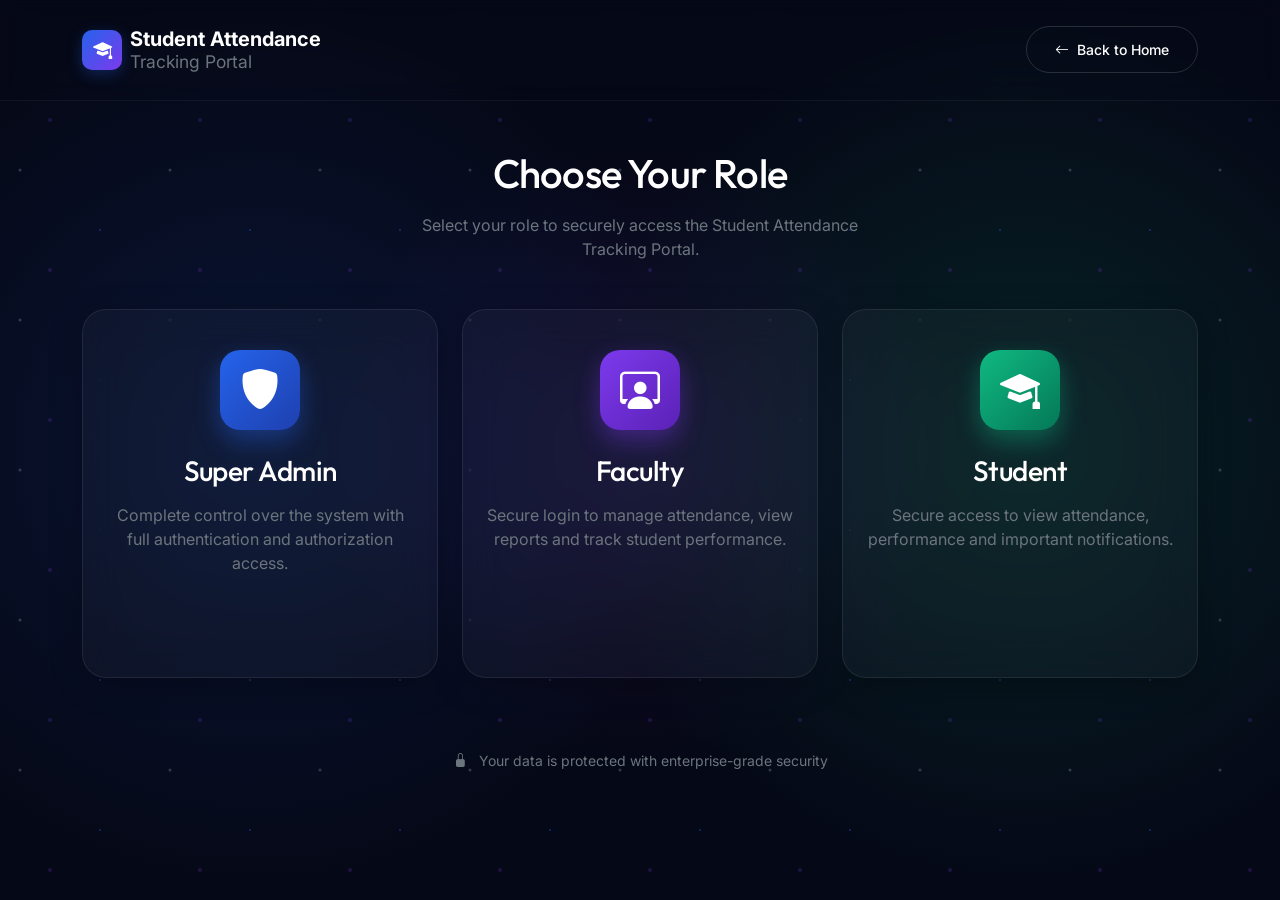
==== role_selection.html @ be7d265f "Updated the Website" ====
<!DOCTYPE html>
<html lang="en">
<head>
    <meta charset="UTF-8">
    <meta name="viewport" content="width=device-width, initial-scale=1.0">
    <title>Select Role - Student Attendance Tracking Portal</title>
    <!-- Google Fonts -->
    <link href="https://fonts.googleapis.com/css2?family=Inter:wght@300;400;500;600&family=Outfit:wght@500;700&display=swap" rel="stylesheet">
    <!-- Bootstrap CSS -->
    <link href="https://cdn.jsdelivr.net/npm/bootstrap@5.3.0/dist/css/bootstrap.min.css" rel="stylesheet">
    <link href="https://cdn.jsdelivr.net/npm/bootstrap-icons@1.10.5/font/bootstrap-icons.css" rel="stylesheet">
    <link rel="stylesheet" href="assets/css/auth.css">
    <script>
        // Check if already logged in via sessionStorage
        document.addEventListener('DOMContentLoaded', () => {
            const userSession = sessionStorage.getItem('user_session');
            if (userSession) {
                try {
                    const sessionData = JSON.parse(userSession);
                    if (sessionData && sessionData.role) {
                        window.location.href = `${sessionData.role}/dashboard.html`;
                    }
                } catch (e) {}
            }
        });
    </script>
</head>
<body class="role-selection-page page-transition">

    <!-- Background Elements -->
    <div class="ambient-light role-glow"></div>
    <div class="particles-layer"></div>

    <!-- Navigation (Simplified for this page) -->
    <nav class="premium-nav navbar py-4">
        <div class="container">
            <a class="navbar-brand d-flex align-items-center gap-2" href="index.html">
                <div class="logo-shield"><i class="bi bi-mortarboard-fill"></i></div>
                <div class="brand-text">
                    <span class="d-block fw-bold text-white lh-1">Student Attendance</span>
                    <span class="d-block text-secondary small lh-1 mt-1">Tracking Portal</span>
                </div>
            </a>
            <a href="index.html" class="btn btn-outline-lux btn-sm transition-link"><i class="bi bi-arrow-left me-2"></i>Back to Home</a>
        </div>
    </nav>

    <!-- Role Selection Section -->
    <section class="role-section flex-grow-1 d-flex align-items-center min-vh-75">
        <div class="container py-5">
            
            <div class="text-center mb-5 animate-slide-up">
                <h1 class="page-title mb-3">Choose Your Role</h1>
                <p class="page-subtitle text-secondary mx-auto" style="max-width: 500px;">
                    Select your role to securely access the Student Attendance Tracking Portal.
                </p>
            </div>

            <div class="row g-4 justify-content-center role-cards-container">
                
                <!-- Admin Card -->
                <div class="col-lg-4 col-md-6">
                    <div class="glass-card glass-card-hoverable glass-card-admin h-100 text-center animate-on-scroll" onclick="transitionTo('auth/login.html?role=admin')">
                        <div class="card-icon-wrapper mb-4 admin-icon-bg">
                            <i class="bi bi-shield-fill"></i>
                        </div>
                        <h3 class="text-white mb-3">Super Admin</h3>
                        <p class="text-secondary mb-4 card-desc">Complete control over the system with full authentication and authorization access.</p>
                        <span class="btn-role-select btn-role-admin">Select Role <i class="bi bi-arrow-right ms-2"></i></span>
                    </div>
                </div>

                <!-- Faculty Card -->
                <div class="col-lg-4 col-md-6">
                    <div class="glass-card glass-card-hoverable glass-card-faculty h-100 text-center animate-on-scroll delay-1" onclick="transitionTo('auth/login.html?role=faculty')">
                        <div class="card-icon-wrapper mb-4 faculty-icon-bg">
                            <i class="bi bi-person-workspace"></i>
                        </div>
                        <h3 class="text-white mb-3">Faculty</h3>
                        <p class="text-secondary mb-4 card-desc">Secure login to manage attendance, view reports and track student performance.</p>
                        <span class="btn-role-select btn-role-faculty">Select Role <i class="bi bi-arrow-right ms-2"></i></span>
                    </div>
                </div>

                <!-- Student Card -->
                <div class="col-lg-4 col-md-6">
                    <div class="glass-card glass-card-hoverable glass-card-student h-100 text-center animate-on-scroll delay-2" onclick="transitionTo('auth/login.html?role=student')">
                        <div class="card-icon-wrapper mb-4 student-icon-bg">
                            <i class="bi bi-mortarboard-fill"></i>
                        </div>
                        <h3 class="text-white mb-3">Student</h3>
                        <p class="text-secondary mb-4 card-desc">Secure access to view attendance, performance and important notifications.</p>
                        <span class="btn-role-select btn-role-student">Select Role <i class="bi bi-arrow-right ms-2"></i></span>
                    </div>
                </div>

            </div>

            <div class="text-center mt-5 pt-4 text-secondary small security-badge animate-slide-up delay-3">
                <i class="bi bi-lock-fill me-2"></i> Your data is protected with enterprise-grade security
            </div>
        </div>
    </section>

    <!-- Page Transition Overlay -->
    <div id="pageTransitionOverlay" class="page-transition-overlay"></div>

    <script>
        function transitionTo(url) {
            const overlay = document.getElementById('pageTransitionOverlay');
            overlay.classList.add('active');
            setTimeout(() => {
                window.location.href = url;
            }, 500); // 500ms smooth fade transition
        }
        
        // Trigger initial fade in on load
        window.addEventListener('load', () => {
            document.body.classList.add('loaded');
        });
        
        // Handle smooth transitions for links
        document.querySelectorAll('.transition-link').forEach(link => {
            link.addEventListener('click', function(e) {
                e.preventDefault();
                const target = this.getAttribute('href');
                const overlay = document.getElementById('pageTransitionOverlay');
                if(overlay) overlay.classList.add('active');
                setTimeout(() => {
                    window.location.href = target;
                }, 500);
            });
        });
    </script>
</body>
</html>
---- assets/css/auth.css ----
@import url('https://fonts.googleapis.com/css2?family=Inter:wght@300;400;500;600&family=Outfit:wght@500;700;800&display=swap');

:root {
    --bg-dark: #050816;
    --royal-blue: #2563EB;
    --royal-blue-light: #3B82F6;
    --emerald: #10B981;
    --emerald-light: #34D399;
    --purple: #7C3AED;
    --purple-light: #8B5CF6;
    
    --text-primary: #ffffff;
    --text-secondary: #94A3B8;
    
    --glass-bg: rgba(255, 255, 255, 0.03);
    --glass-border: rgba(255, 255, 255, 0.08);
    --glass-shadow: 0 8px 32px 0 rgba(0, 0, 0, 0.3);
    
    --font-main: 'Inter', sans-serif;
    --font-display: 'Outfit', sans-serif;
}

/* ==========================================================================
   Base Styles & Resets
   ========================================================================== */
body {
    font-family: var(--font-main);
    background-color: var(--bg-dark);
    color: var(--text-primary);
    min-height: 100vh;
    margin: 0;
    overflow-x: hidden;
    scroll-behavior: smooth;
    -webkit-font-smoothing: antialiased;
}

h1, h2, h3, h4, h5, h6, .page-title, .hero-title {
    font-family: var(--font-display);
    letter-spacing: -0.02em;
}

/* Page Transitions */
.page-transition {
    opacity: 0;
    transform: scale(0.98);
    transition: opacity 0.5s ease, transform 0.5s ease;
}

.page-transition.loaded {
    opacity: 1;
    transform: scale(1);
}

.page-transition-overlay {
    position: fixed;
    top: 0; left: 0; width: 100vw; height: 100vh;
    background: var(--bg-dark);
    z-index: 9999;
    opacity: 0;
    pointer-events: none;
    transition: opacity 0.4s ease;
}

.page-transition-overlay.active {
    opacity: 1;
    pointer-events: all;
}

/* ==========================================================================
   Backgrounds & Particles
   ========================================================================== */
.ambient-light {
    position: fixed;
    top: 0; left: 0; width: 100vw; height: 100vh;
    pointer-events: none;
    z-index: -2;
}

.main-glow {
    background-image: 
        radial-gradient(circle at 15% 30%, rgba(37, 99, 235, 0.15), transparent 40%),
        radial-gradient(circle at 85% 70%, rgba(124, 58, 237, 0.1), transparent 40%),
        radial-gradient(circle at 50% 100%, rgba(16, 185, 129, 0.05), transparent 50%);
    background-size: 200% 200%;
    animation: aurora 20s ease infinite;
}

.role-glow {
    background-image: 
        radial-gradient(circle at 20% 50%, rgba(37, 99, 235, 0.15), transparent 40%),
        radial-gradient(circle at 50% 50%, rgba(124, 58, 237, 0.12), transparent 40%),
        radial-gradient(circle at 80% 50%, rgba(16, 185, 129, 0.15), transparent 40%);
}

.login-glow {
    background-image: radial-gradient(circle at 50% 0%, rgba(255, 255, 255, 0.05), transparent 60%);
}

.theme-admin .login-glow { background-image: radial-gradient(circle at 30% 50%, rgba(37, 99, 235, 0.15), transparent 60%); }
.theme-faculty .login-glow { background-image: radial-gradient(circle at 30% 50%, rgba(124, 58, 237, 0.15), transparent 60%); }
.theme-student .login-glow { background-image: radial-gradient(circle at 30% 50%, rgba(16, 185, 129, 0.15), transparent 60%); }

@keyframes aurora {
    0% { background-position: 0% 50%; }
    50% { background-position: 100% 50%; }
    100% { background-position: 0% 50%; }
}

.particles-layer {
    position: fixed;
    top: 0; left: 0; width: 100vw; height: 100vh;
    pointer-events: none;
    z-index: -1;
    background: url('data:image/svg+xml;utf8,<svg width="150" height="150" xmlns="http://www.w3.org/2000/svg"><circle cx="20" cy="20" r="1.5" fill="%2394A3B8" opacity="0.3"/><circle cx="100" cy="80" r="1" fill="%232563EB" opacity="0.4"/><circle cx="50" cy="120" r="2" fill="%237C3AED" opacity="0.2"/></svg>');
    animation: floatParticles 60s linear infinite;
}

@keyframes floatParticles {
    0% { background-position: 0px 0px; }
    100% { background-position: 600px 600px; }
}

/* ==========================================================================
   Navigation
   ========================================================================== */
.premium-nav {
    background: transparent;
    backdrop-filter: blur(10px);
    -webkit-backdrop-filter: blur(10px);
    border-bottom: 1px solid rgba(255, 255, 255, 0.05);
    z-index: 100;
}

.logo-shield {
    width: 40px; height: 40px;
    background: linear-gradient(135deg, var(--royal-blue), var(--purple));
    border-radius: 10px;
    display: flex; align-items: center; justify-content: center;
    color: white; font-size: 1.2rem;
    box-shadow: 0 4px 15px rgba(37, 99, 235, 0.3);
}

.nav-link {
    color: var(--text-secondary) !important;
    font-size: 0.9rem;
    font-weight: 500;
    transition: color 0.3s;
}

.nav-link:hover, .nav-link.active {
    color: white !important;
}

/* ==========================================================================
   Buttons
   ========================================================================== */
.btn-primary-lux {
    background: linear-gradient(135deg, var(--royal-blue), var(--purple));
    color: #fff !important;
    border: none;
    border-radius: 30px;
    padding: 0.75rem 1.75rem;
    font-weight: 500;
    transition: all 0.3s cubic-bezier(0.16, 1, 0.3, 1);
    box-shadow: 0 4px 15px rgba(37, 99, 235, 0.2);
    position: relative;
    overflow: hidden;
}

.btn-primary-lux::after {
    content: ''; position: absolute; top: 0; left: 0; width: 100%; height: 100%;
    background: linear-gradient(135deg, var(--purple), var(--royal-blue));
    opacity: 0; transition: opacity 0.3s; z-index: -1;
}

.btn-primary-lux:hover {
    transform: translateY(-2px);
    box-shadow: 0 8px 25px rgba(37, 99, 235, 0.4);
}

.btn-primary-lux:hover::after { opacity: 1; }

.btn-outline-lux {
    background: transparent;
    color: var(--text-primary);
    border: 1px solid rgba(255, 255, 255, 0.15);
    border-radius: 30px;
    padding: 0.75rem 1.75rem;
    font-weight: 500;
    transition: all 0.3s ease;
}

.btn-outline-lux:hover {
    background: rgba(255, 255, 255, 0.05);
    border-color: rgba(255, 255, 255, 0.3);
    color: #fff;
}

/* ==========================================================================
   Landing Page (Index)
   ========================================================================== */
.badge-premium {
    display: inline-block;
    padding: 0.4rem 1rem;
    background: rgba(37, 99, 235, 0.1);
    border: 1px solid rgba(37, 99, 235, 0.2);
    border-radius: 20px;
    color: var(--royal-blue-light);
    font-size: 0.85rem;
    font-weight: 600;
    letter-spacing: 0.05em;
}

.hero-title {
    font-size: 4rem;
    font-weight: 800;
    line-height: 1.1;
}

.text-gradient-blue {
    background: linear-gradient(135deg, var(--royal-blue-light), var(--purple-light));
    -webkit-background-clip: text;
    -webkit-text-fill-color: transparent;
}

/* Hero Right Side 3D Art */
.hero-illustration {
    height: 400px;
    perspective: 1000px;
}

.platform-glow {
    position: absolute; bottom: 10%; left: 50%; transform: translateX(-50%) rotateX(70deg);
    width: 300px; height: 300px; border-radius: 50%;
    background: radial-gradient(circle, rgba(37,99,235,0.2) 0%, transparent 70%);
    box-shadow: 0 0 50px rgba(37,99,235,0.4);
    animation: pulseGlow 4s infinite alternate;
}

.floating-shield-3d {
    position: absolute; top: 30%; left: 50%; transform: translate(-50%, -50%);
    font-size: 8rem;
    color: var(--royal-blue-light);
    filter: drop-shadow(0 20px 30px rgba(37,99,235,0.5));
    animation: float 6s ease-in-out infinite;
    z-index: 10;
}

.floating-dashboard {
    position: absolute; top: 10%; left: 10%; width: 280px;
    background: rgba(15, 23, 42, 0.8);
    backdrop-filter: blur(10px);
    border: 1px solid rgba(255,255,255,0.1);
    border-radius: 12px; padding: 15px;
    transform: rotateY(-15deg) rotateX(10deg);
    animation: float 7s ease-in-out infinite alternate;
}

.dash-header .dot { width: 8px; height: 8px; border-radius: 50%; display: inline-block; margin-right: 4px; }
.dash-header .red { background: #EF4444; }
.dash-header .yellow { background: #F59E0B; }
.dash-header .green { background: #10B981; }

.dash-card { height: 40px; background: rgba(255,255,255,0.05); border-radius: 6px; }
.dash-chart { height: 60px; background: linear-gradient(180deg, rgba(37,99,235,0.2) 0%, transparent 100%); border-radius: 6px; border-bottom: 2px solid var(--royal-blue); }

.security-ring {
    position: absolute; top: 50%; left: 50%; transform: translate(-50%, -50%);
    border-radius: 50%; border: 1px dashed rgba(255,255,255,0.2);
    animation: spin 20s linear infinite;
}
.ring-1 { width: 350px; height: 350px; }
.ring-2 { width: 450px; height: 450px; animation-direction: reverse; }

/* Features */
.feature-card {
    background: var(--glass-bg);
    border: 1px solid var(--glass-border);
    border-radius: 20px;
    padding: 2rem;
    height: 100%;
    transition: all 0.3s ease;
}

.feature-card:hover {
    background: rgba(255,255,255,0.05);
    border-color: rgba(255,255,255,0.1);
    transform: translateY(-5px);
}

.f-icon-box {
    width: 60px; height: 60px;
    border-radius: 16px;
    display: flex; align-items: center; justify-content: center;
    font-size: 1.5rem; margin-bottom: 1.5rem;
}

.bg-blue-subtle { background: rgba(37, 99, 235, 0.1); }
.text-blue { color: var(--royal-blue-light); }

.bg-purple-subtle { background: rgba(124, 58, 237, 0.1); }
.text-purple { color: var(--purple-light); }

.bg-emerald-subtle { background: rgba(16, 185, 129, 0.1); }
.text-emerald { color: var(--emerald-light); }

/* ==========================================================================
   Role Selection Page
   ========================================================================== */
.role-cards-container { perspective: 1000px; }

.glass-card {
    background: var(--glass-bg);
    backdrop-filter: blur(20px);
    -webkit-backdrop-filter: blur(20px);
    border: 1px solid var(--glass-border);
    border-radius: 24px;
    box-shadow: var(--glass-shadow);
    padding: 2.5rem 1.5rem;
    transition: all 0.4s cubic-bezier(0.16, 1, 0.3, 1);
    position: relative;
    overflow: hidden;
}

.glass-card::before {
    content: ''; position: absolute; top: 0; left: 0; width: 100%; height: 100%;
    background: linear-gradient(180deg, rgba(255,255,255,0.05) 0%, transparent 100%);
    opacity: 0; transition: opacity 0.4s;
}

.glass-card-hoverable { cursor: pointer; }

.glass-card-hoverable:hover {
    transform: translateY(-10px) scale(1.02);
    background: rgba(255, 255, 255, 0.05);
}
.glass-card-hoverable:hover::before { opacity: 1; }

.card-icon-wrapper {
    width: 80px; height: 80px; margin: 0 auto;
    border-radius: 20px;
    display: flex; align-items: center; justify-content: center;
    font-size: 2.5rem; color: white;
    transition: transform 0.4s cubic-bezier(0.175, 0.885, 0.32, 1.275);
}

.glass-card-hoverable:hover .card-icon-wrapper { transform: scale(1.15) rotate(5deg); }

.admin-icon-bg { background: linear-gradient(135deg, var(--royal-blue), #1E40AF); box-shadow: 0 10px 25px rgba(37,99,235,0.4); }
.faculty-icon-bg { background: linear-gradient(135deg, var(--purple), #5B21B6); box-shadow: 0 10px 25px rgba(124,58,237,0.4); }
.student-icon-bg { background: linear-gradient(135deg, var(--emerald), #047857); box-shadow: 0 10px 25px rgba(16,185,129,0.4); }

.glass-card-admin:hover { border-color: rgba(37,99,235,0.5); box-shadow: 0 20px 40px rgba(37,99,235,0.15); }
.glass-card-faculty:hover { border-color: rgba(124,58,237,0.5); box-shadow: 0 20px 40px rgba(124,58,237,0.15); }
.glass-card-student:hover { border-color: rgba(16,185,129,0.5); box-shadow: 0 20px 40px rgba(16,185,129,0.15); }

.btn-role-select {
    display: inline-block; padding: 0.5rem 1.5rem;
    border-radius: 20px; font-size: 0.9rem; font-weight: 500;
    transition: all 0.3s; opacity: 0; transform: translateY(10px);
}

.glass-card-hoverable:hover .btn-role-select { opacity: 1; transform: translateY(0); }

.btn-role-admin { background: rgba(37,99,235,0.1); color: var(--royal-blue-light); }
.btn-role-faculty { background: rgba(124,58,237,0.1); color: var(--purple-light); }
.btn-role-student { background: rgba(16,185,129,0.1); color: var(--emerald-light); }

/* ==========================================================================
   Login Pages
   ========================================================================== */
.login-split-card {
    border-radius: 24px;
    overflow: hidden;
    padding: 0;
    max-width: 1000px;
}

.illustration-side {
    border-right: 1px solid rgba(255,255,255,0.05);
}

.theme-admin .illustration-side { background: radial-gradient(circle at center, rgba(37,99,235,0.1) 0%, transparent 70%); }
.theme-faculty .illustration-side { background: radial-gradient(circle at center, rgba(124,58,237,0.1) 0%, transparent 70%); }
.theme-student .illustration-side { background: radial-gradient(circle at center, rgba(16,185,129,0.1) 0%, transparent 70%); }

.shield-illustration, .faculty-illustration, .student-illustration {
    font-size: 6rem;
    position: relative;
    animation: float 6s ease-in-out infinite;
}

.theme-admin .shield-illustration { color: var(--royal-blue-light); filter: drop-shadow(0 0 30px rgba(37,99,235,0.6)); }
.theme-faculty .faculty-illustration { color: var(--purple-light); filter: drop-shadow(0 0 30px rgba(124,58,237,0.6)); }
.theme-student .student-illustration { color: var(--emerald-light); filter: drop-shadow(0 0 30px rgba(16,185,129,0.6)); }

.glow-ring {
    position: absolute; top: 50%; left: 50%; transform: translate(-50%, -50%);
    width: 150px; height: 150px; border-radius: 50%; border: 2px solid currentColor;
    opacity: 0.2; animation: pulseRing 3s cubic-bezier(0.215, 0.61, 0.355, 1) infinite;
}

/* Forms */
.form-side {
    background: rgba(15, 23, 42, 0.4);
}

.role-icon-header {
    width: 60px; height: 60px; border-radius: 16px;
    display: flex; align-items: center; justify-content: center;
    font-size: 1.8rem;
}
.theme-admin .role-icon-header { background: rgba(37,99,235,0.1); color: var(--royal-blue-light); }
.theme-faculty .role-icon-header { background: rgba(124,58,237,0.1); color: var(--purple-light); }
.theme-student .role-icon-header { background: rgba(16,185,129,0.1); color: var(--emerald-light); }

.form-control-lux {
    background: rgba(255,255,255,0.03) !important;
    border: 1px solid rgba(255,255,255,0.08) !important;
    color: white !important;
    border-radius: 12px;
    padding: 0.8rem 1rem;
    transition: all 0.3s;
}

.form-control-lux:focus {
    background: rgba(255,255,255,0.05) !important;
    border-color: rgba(255,255,255,0.2) !important;
    box-shadow: 0 0 0 4px rgba(255,255,255,0.02) !important;
}

.theme-admin .form-control-lux:focus { border-color: var(--royal-blue-light) !important; box-shadow: 0 0 0 4px rgba(37,99,235,0.1) !important; }
.theme-faculty .form-control-lux:focus { border-color: var(--purple-light) !important; box-shadow: 0 0 0 4px rgba(124,58,237,0.1) !important; }
.theme-student .form-control-lux:focus { border-color: var(--emerald-light) !important; box-shadow: 0 0 0 4px rgba(16,185,129,0.1) !important; }

.toggle-password { cursor: pointer; transition: color 0.3s; z-index: 5; }
.toggle-password:hover { color: white !important; }

.btn-login {
    padding: 0.9rem; font-size: 1rem; border-radius: 12px;
}

.theme-admin .btn-login { background: linear-gradient(135deg, var(--royal-blue), #1E40AF); box-shadow: 0 4px 15px rgba(37,99,235,0.3); }
.theme-faculty .btn-login { background: linear-gradient(135deg, var(--purple), #5B21B6); box-shadow: 0 4px 15px rgba(124,58,237,0.3); }
.theme-student .btn-login { background: linear-gradient(135deg, var(--emerald), #047857); box-shadow: 0 4px 15px rgba(16,185,129,0.3); }

.or-divider::before {
    content: ''; position: absolute; top: 50%; left: 0; width: 100%; height: 1px;
    background: rgba(255,255,255,0.1); z-index: -1;
}
.bg-glass { background: #0b1120; }

/* Custom Checkbox */
.custom-checkbox .form-check-input {
    background-color: rgba(255,255,255,0.05);
    border-color: rgba(255,255,255,0.2);
}
.theme-admin .custom-checkbox .form-check-input:checked { background-color: var(--royal-blue); border-color: var(--royal-blue); }
.theme-faculty .custom-checkbox .form-check-input:checked { background-color: var(--purple); border-color: var(--purple); }
.theme-student .custom-checkbox .form-check-input:checked { background-color: var(--emerald); border-color: var(--emerald); }

.hover-glow:hover { color: white !important; text-shadow: 0 0 8px rgba(255,255,255,0.5); }

/* ==========================================================================
   Loading Overlay
   ========================================================================== */
.loading-overlay {
    position: fixed; top: 0; left: 0; width: 100vw; height: 100vh;
    background: rgba(5,8,22,0.95);
    backdrop-filter: blur(10px);
    z-index: 10000;
    display: flex; align-items: center; justify-content: center;
    opacity: 0; pointer-events: none;
    transition: opacity 0.4s ease;
}

.loading-overlay.active { opacity: 1; pointer-events: all; }

.portal-logo-glow {
    color: var(--royal-blue-light);
    animation: float 2s ease-in-out infinite alternate, glow 2s ease-in-out infinite alternate;
}

.theme-admin .theme-spinner { color: var(--royal-blue-light); }
.theme-faculty .theme-spinner { color: var(--purple-light); }
.theme-student .theme-spinner { color: var(--emerald-light); }
.theme-spinner { color: var(--royal-blue-light); } /* Default */

/* ==========================================================================
   Animations
   ========================================================================== */
@keyframes float {
    0% { transform: translateY(0px); }
    50% { transform: translateY(-15px); }
    100% { transform: translateY(0px); }
}

@keyframes pulseGlow {
    0% { opacity: 0.6; transform: translateX(-50%) rotateX(70deg) scale(0.9); }
    100% { opacity: 1; transform: translateX(-50%) rotateX(70deg) scale(1.1); }
}

@keyframes spin { 100% { transform: translate(-50%, -50%) rotate(360deg); } }

@keyframes pulseRing {
    0% { transform: translate(-50%, -50%) scale(0.8); opacity: 0.5; }
    100% { transform: translate(-50%, -50%) scale(1.5); opacity: 0; }
}

@keyframes glow {
    from { text-shadow: 0 0 10px currentColor, 0 0 20px currentColor; }
    to { text-shadow: 0 0 20px currentColor, 0 0 30px currentColor; }
}

.animate-slide-up { animation: slideUp 0.8s cubic-bezier(0.16, 1, 0.3, 1) forwards; opacity: 0; }
.animate-on-scroll { animation: fadeUp 0.8s cubic-bezier(0.16, 1, 0.3, 1) forwards; opacity: 0; }
.delay-1 { animation-delay: 0.1s; }
.delay-2 { animation-delay: 0.2s; }
.delay-3 { animation-delay: 0.3s; }

@keyframes slideUp { from { opacity: 0; transform: translateY(30px); } to { opacity: 1; transform: translateY(0); } }
@keyframes fadeUp { from { opacity: 0; transform: translateY(20px); } to { opacity: 1; transform: translateY(0); } }

/* Toast (CyberToast) */
.toast-container { position: fixed; top: 20px; right: 20px; z-index: 11000; }
.saas-toast {
    background: rgba(15,23,42,0.9);
    backdrop-filter: blur(10px);
    border: 1px solid rgba(255,255,255,0.1);
    border-radius: 12px;
    color: #fff;
    padding: 12px 16px;
    animation: slideInRight 0.4s cubic-bezier(0.16, 1, 0.3, 1) forwards;
}

@keyframes slideInRight { from { opacity: 0; transform: translateX(50px); } to { opacity: 1; transform: translateX(0); } }
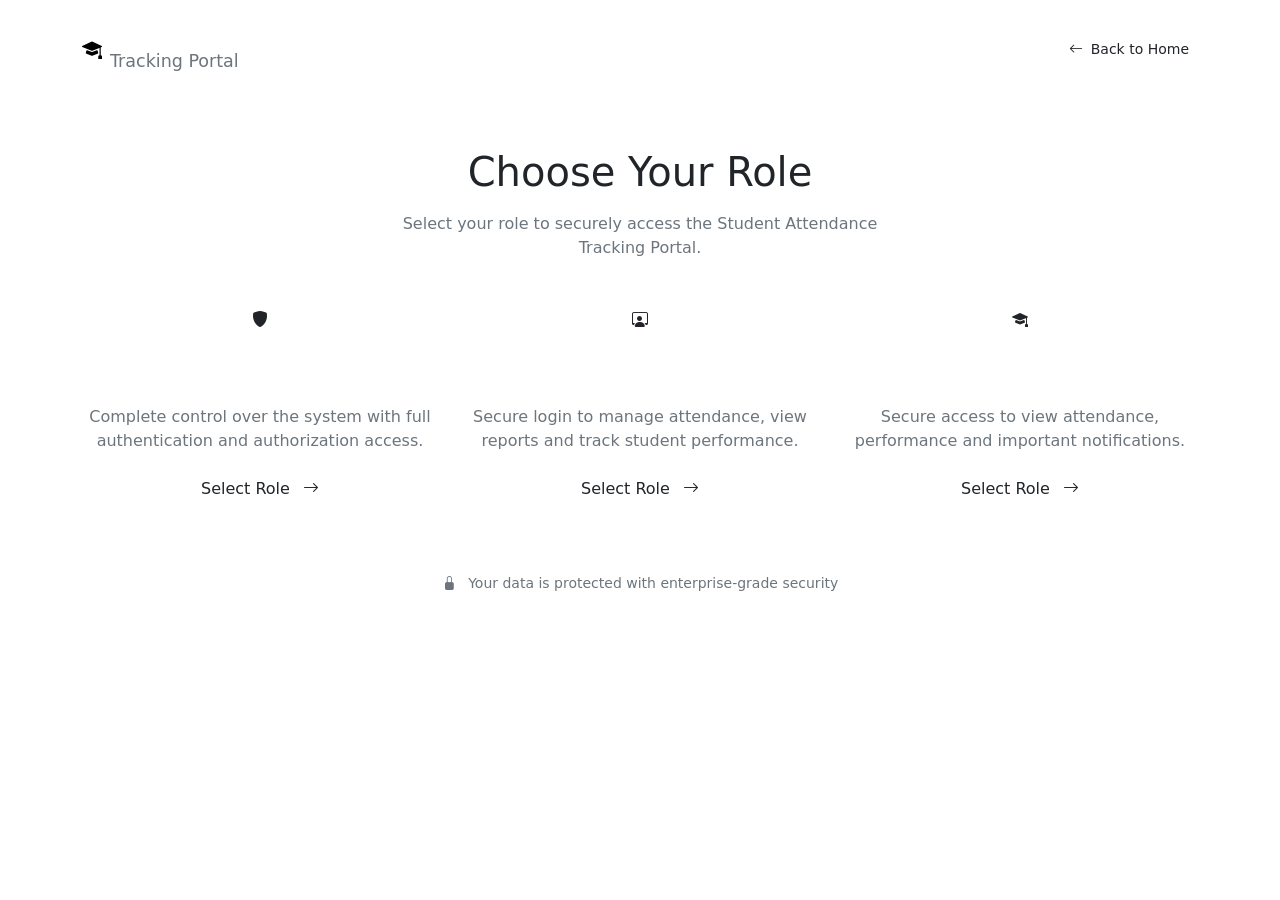
==== commit 06d6a800: "Update auth and landing page files" ====
--- a/role_selection.html
+++ b/role_selection.html
@@ -18,7 +18,7 @@
                 try {
                     const sessionData = JSON.parse(userSession);
                     if (sessionData && sessionData.role) {
-                        window.location.href = `${sessionData.role}/dashboard.html`;
+                        window.location.href = `${sessionData.role}/dashboard.php`;
                     }
                 } catch (e) {}
             }
@@ -34,14 +34,14 @@
     <!-- Navigation (Simplified for this page) -->
     <nav class="premium-nav navbar py-4">
         <div class="container">
-            <a class="navbar-brand d-flex align-items-center gap-2" href="index.html">
+            <a class="navbar-brand d-flex align-items-center gap-2" href="index.php">
                 <div class="logo-shield"><i class="bi bi-mortarboard-fill"></i></div>
                 <div class="brand-text">
                     <span class="d-block fw-bold text-white lh-1">Student Attendance</span>
                     <span class="d-block text-secondary small lh-1 mt-1">Tracking Portal</span>
                 </div>
             </a>
-            <a href="index.html" class="btn btn-outline-lux btn-sm transition-link"><i class="bi bi-arrow-left me-2"></i>Back to Home</a>
+            <a href="index.php" class="btn btn-outline-lux btn-sm transition-link"><i class="bi bi-arrow-left me-2"></i>Back to Home</a>
         </div>
     </nav>
 
@@ -131,6 +131,13 @@
                 }, 500);
             });
         });
+
+        // Fix BFCache blank screen issue when using back button
+        window.addEventListener('pageshow', function (event) {
+            const overlay = document.getElementById('pageTransitionOverlay');
+            if (overlay) overlay.classList.remove('active');
+            document.body.classList.add('loaded');
+        });
     </script>
 </body>
 </html>
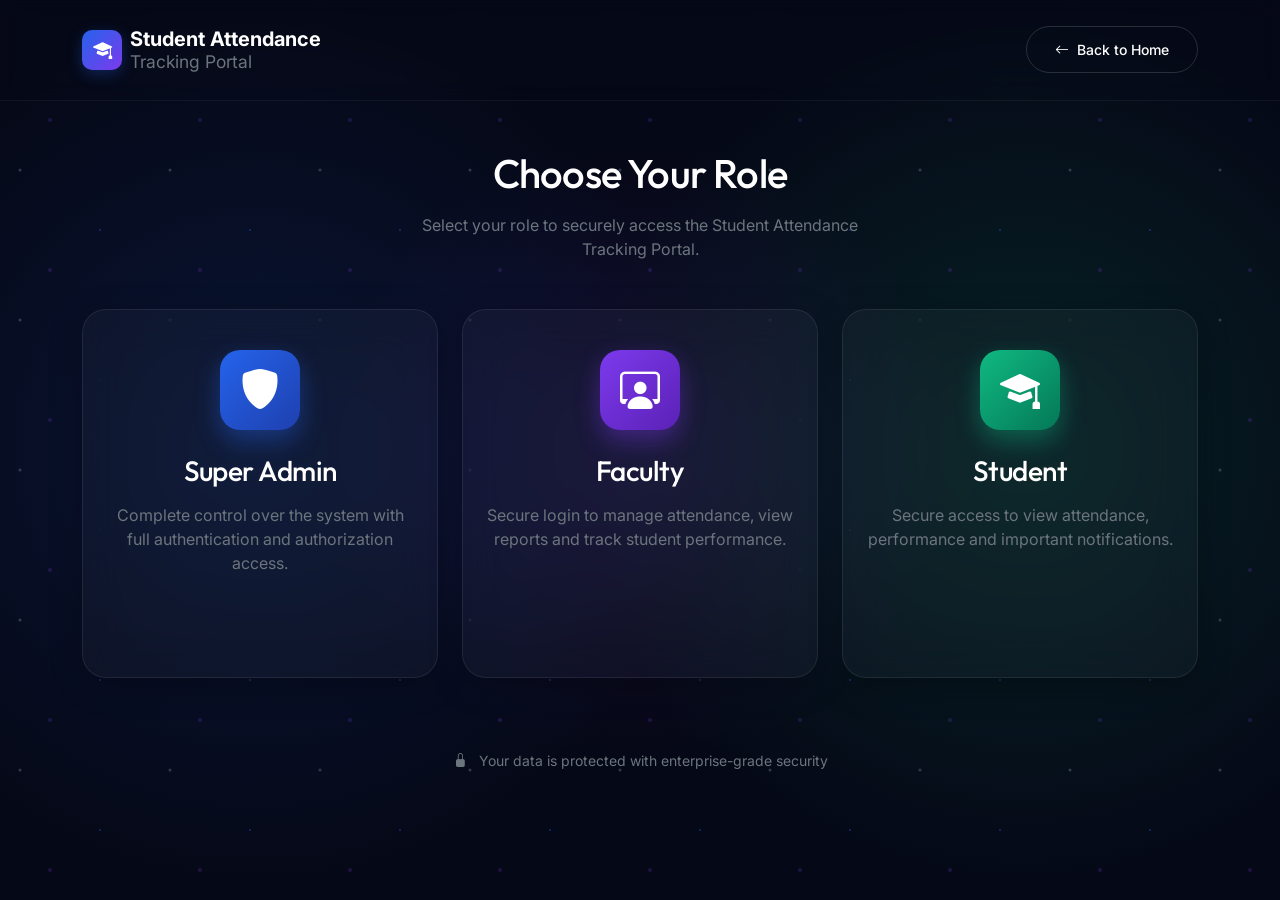
==== commit df195a76: "Merge pull request #13 from manjiri02106/parth/feat/landingpage Parth/feat/landingpage" ====
--- a/assets/css/auth.css
+++ b/assets/css/auth.css
@@ -0,0 +1,537 @@
+@import url('https://fonts.googleapis.com/css2?family=Inter:wght@300;400;500;600&family=Outfit:wght@500;700;800&display=swap');
+
+:root {
+    --bg-dark: #050816;
+    --royal-blue: #2563EB;
+    --royal-blue-light: #3B82F6;
+    --emerald: #10B981;
+    --emerald-light: #34D399;
+    --purple: #7C3AED;
+    --purple-light: #8B5CF6;
+    
+    --text-primary: #ffffff;
+    --text-secondary: #94A3B8;
+    
+    --glass-bg: rgba(255, 255, 255, 0.03);
+    --glass-border: rgba(255, 255, 255, 0.08);
+    --glass-shadow: 0 8px 32px 0 rgba(0, 0, 0, 0.3);
+    
+    --font-main: 'Inter', sans-serif;
+    --font-display: 'Outfit', sans-serif;
+}
+
+/* ==========================================================================
+   Base Styles & Resets
+   ========================================================================== */
+body {
+    font-family: var(--font-main);
+    background-color: var(--bg-dark);
+    color: var(--text-primary);
+    min-height: 100vh;
+    margin: 0;
+    overflow-x: hidden;
+    scroll-behavior: smooth;
+    -webkit-font-smoothing: antialiased;
+}
+
+h1, h2, h3, h4, h5, h6, .page-title, .hero-title {
+    font-family: var(--font-display);
+    letter-spacing: -0.02em;
+}
+
+/* Page Transitions */
+.page-transition {
+    opacity: 0;
+    transform: scale(0.98);
+    transition: opacity 0.5s ease, transform 0.5s ease;
+}
+
+.page-transition.loaded {
+    opacity: 1;
+    transform: scale(1);
+}
+
+.page-transition-overlay {
+    position: fixed;
+    top: 0; left: 0; width: 100vw; height: 100vh;
+    background: var(--bg-dark);
+    z-index: 9999;
+    opacity: 0;
+    pointer-events: none;
+    transition: opacity 0.4s ease;
+}
+
+.page-transition-overlay.active {
+    opacity: 1;
+    pointer-events: all;
+}
+
+/* ==========================================================================
+   Backgrounds & Particles
+   ========================================================================== */
+.ambient-light {
+    position: fixed;
+    top: 0; left: 0; width: 100vw; height: 100vh;
+    pointer-events: none;
+    z-index: -2;
+}
+
+.main-glow {
+    background-image: 
+        radial-gradient(circle at 15% 30%, rgba(37, 99, 235, 0.15), transparent 40%),
+        radial-gradient(circle at 85% 70%, rgba(124, 58, 237, 0.1), transparent 40%),
+        radial-gradient(circle at 50% 100%, rgba(16, 185, 129, 0.05), transparent 50%);
+    background-size: 200% 200%;
+    animation: aurora 20s ease infinite;
+}
+
+.role-glow {
+    background-image: 
+        radial-gradient(circle at 20% 50%, rgba(37, 99, 235, 0.15), transparent 40%),
+        radial-gradient(circle at 50% 50%, rgba(124, 58, 237, 0.12), transparent 40%),
+        radial-gradient(circle at 80% 50%, rgba(16, 185, 129, 0.15), transparent 40%);
+}
+
+.login-glow {
+    background-image: radial-gradient(circle at 50% 0%, rgba(255, 255, 255, 0.05), transparent 60%);
+}
+
+.theme-admin .login-glow { background-image: radial-gradient(circle at 30% 50%, rgba(37, 99, 235, 0.15), transparent 60%); }
+.theme-faculty .login-glow { background-image: radial-gradient(circle at 30% 50%, rgba(124, 58, 237, 0.15), transparent 60%); }
+.theme-student .login-glow { background-image: radial-gradient(circle at 30% 50%, rgba(16, 185, 129, 0.15), transparent 60%); }
+
+@keyframes aurora {
+    0% { background-position: 0% 50%; }
+    50% { background-position: 100% 50%; }
+    100% { background-position: 0% 50%; }
+}
+
+.particles-layer {
+    position: fixed;
+    top: 0; left: 0; width: 100vw; height: 100vh;
+    pointer-events: none;
+    z-index: -1;
+    background: url('data:image/svg+xml;utf8,<svg width="150" height="150" xmlns="http://www.w3.org/2000/svg"><circle cx="20" cy="20" r="1.5" fill="%2394A3B8" opacity="0.3"/><circle cx="100" cy="80" r="1" fill="%232563EB" opacity="0.4"/><circle cx="50" cy="120" r="2" fill="%237C3AED" opacity="0.2"/></svg>');
+    animation: floatParticles 60s linear infinite;
+}
+
+@keyframes floatParticles {
+    0% { background-position: 0px 0px; }
+    100% { background-position: 600px 600px; }
+}
+
+/* ==========================================================================
+   Navigation
+   ========================================================================== */
+.premium-nav {
+    background: transparent;
+    backdrop-filter: blur(10px);
+    -webkit-backdrop-filter: blur(10px);
+    border-bottom: 1px solid rgba(255, 255, 255, 0.05);
+    z-index: 100;
+}
+
+.logo-shield {
+    width: 40px; height: 40px;
+    background: linear-gradient(135deg, var(--royal-blue), var(--purple));
+    border-radius: 10px;
+    display: flex; align-items: center; justify-content: center;
+    color: white; font-size: 1.2rem;
+    box-shadow: 0 4px 15px rgba(37, 99, 235, 0.3);
+}
+
+.nav-link {
+    color: var(--text-secondary) !important;
+    font-size: 0.9rem;
+    font-weight: 500;
+    transition: color 0.3s;
+}
+
+.nav-link:hover, .nav-link.active {
+    color: white !important;
+}
+
+/* ==========================================================================
+   Buttons
+   ========================================================================== */
+.btn-primary-lux {
+    background: linear-gradient(135deg, var(--royal-blue), var(--purple));
+    color: #fff !important;
+    border: none;
+    border-radius: 30px;
+    padding: 0.75rem 1.75rem;
+    font-weight: 500;
+    transition: all 0.3s cubic-bezier(0.16, 1, 0.3, 1);
+    box-shadow: 0 4px 15px rgba(37, 99, 235, 0.2);
+    position: relative;
+    overflow: hidden;
+}
+
+.btn-primary-lux::after {
+    content: ''; position: absolute; top: 0; left: 0; width: 100%; height: 100%;
+    background: linear-gradient(135deg, var(--purple), var(--royal-blue));
+    opacity: 0; transition: opacity 0.3s; z-index: -1;
+}
+
+.btn-primary-lux:hover {
+    transform: translateY(-2px);
+    box-shadow: 0 8px 25px rgba(37, 99, 235, 0.4);
+}
+
+.btn-primary-lux:hover::after { opacity: 1; }
+
+.btn-outline-lux {
+    background: transparent;
+    color: var(--text-primary);
+    border: 1px solid rgba(255, 255, 255, 0.15);
+    border-radius: 30px;
+    padding: 0.75rem 1.75rem;
+    font-weight: 500;
+    transition: all 0.3s ease;
+}
+
+.btn-outline-lux:hover {
+    background: rgba(255, 255, 255, 0.05);
+    border-color: rgba(255, 255, 255, 0.3);
+    color: #fff;
+}
+
+/* ==========================================================================
+   Landing Page (Index)
+   ========================================================================== */
+.badge-premium {
+    display: inline-block;
+    padding: 0.4rem 1rem;
+    background: rgba(37, 99, 235, 0.1);
+    border: 1px solid rgba(37, 99, 235, 0.2);
+    border-radius: 20px;
+    color: var(--royal-blue-light);
+    font-size: 0.85rem;
+    font-weight: 600;
+    letter-spacing: 0.05em;
+}
+
+.hero-title {
+    font-size: 4rem;
+    font-weight: 800;
+    line-height: 1.1;
+}
+
+.text-gradient-blue {
+    background: linear-gradient(135deg, var(--royal-blue-light), var(--purple-light));
+    -webkit-background-clip: text;
+    background-clip: text;
+    -webkit-text-fill-color: transparent;
+}
+
+/* Hero Right Side 3D Art */
+.hero-illustration {
+    height: 400px;
+    perspective: 1000px;
+}
+
+.platform-glow {
+    position: absolute; bottom: 10%; left: 50%; transform: translateX(-50%) rotateX(70deg);
+    width: 300px; height: 300px; border-radius: 50%;
+    background: radial-gradient(circle, rgba(37,99,235,0.2) 0%, transparent 70%);
+    box-shadow: 0 0 50px rgba(37,99,235,0.4);
+    animation: auth-pulse-glow 4s infinite alternate;
+}
+
+.floating-shield-3d {
+    position: absolute; top: 30%; left: 50%; transform: translate(-50%, -50%);
+    font-size: 8rem;
+    color: var(--royal-blue-light);
+    filter: drop-shadow(0 20px 30px rgba(37,99,235,0.5));
+    animation: auth-float 6s ease-in-out infinite;
+    z-index: 10;
+}
+
+.floating-dashboard {
+    position: absolute; top: 10%; left: 10%; width: 280px;
+    background: rgba(15, 23, 42, 0.8);
+    backdrop-filter: blur(10px);
+    border: 1px solid rgba(255,255,255,0.1);
+    border-radius: 12px; padding: 15px;
+    transform: rotateY(-15deg) rotateX(10deg);
+    animation: auth-float 7s ease-in-out infinite alternate;
+}
+
+.dash-header .dot { width: 8px; height: 8px; border-radius: 50%; display: inline-block; margin-right: 4px; }
+.dash-header .red { background: #EF4444; }
+.dash-header .yellow { background: #F59E0B; }
+.dash-header .green { background: #10B981; }
+
+.dash-card { height: 40px; background: rgba(255,255,255,0.05); border-radius: 6px; }
+.dash-chart { height: 60px; background: linear-gradient(180deg, rgba(37,99,235,0.2) 0%, transparent 100%); border-radius: 6px; border-bottom: 2px solid var(--royal-blue); }
+
+.security-ring {
+    position: absolute; top: 50%; left: 50%; transform: translate(-50%, -50%);
+    border-radius: 50%; border: 1px dashed rgba(255,255,255,0.2);
+    animation: auth-spin 20s linear infinite;
+}
+.ring-1 { width: 350px; height: 350px; }
+.ring-2 { width: 450px; height: 450px; animation-direction: reverse; }
+
+/* Features */
+.feature-card {
+    background: var(--glass-bg);
+    border: 1px solid var(--glass-border);
+    border-radius: 20px;
+    padding: 2rem;
+    height: 100%;
+    transition: all 0.3s ease;
+}
+
+.feature-card:hover {
+    background: rgba(255,255,255,0.05);
+    border-color: rgba(255,255,255,0.1);
+    transform: translateY(-5px);
+}
+
+.f-icon-box {
+    width: 60px; height: 60px;
+    border-radius: 16px;
+    display: flex; align-items: center; justify-content: center;
+    font-size: 1.5rem; margin-bottom: 1.5rem;
+}
+
+.bg-blue-subtle { background: rgba(37, 99, 235, 0.1); }
+.text-blue { color: var(--royal-blue-light); }
+
+.bg-purple-subtle { background: rgba(124, 58, 237, 0.1); }
+.text-purple { color: var(--purple-light); }
+
+.bg-emerald-subtle { background: rgba(16, 185, 129, 0.1); }
+.text-emerald { color: var(--emerald-light); }
+
+/* ==========================================================================
+   Role Selection Page
+   ========================================================================== */
+.role-cards-container { perspective: 1000px; }
+
+.glass-card {
+    background: var(--glass-bg);
+    backdrop-filter: blur(20px);
+    -webkit-backdrop-filter: blur(20px);
+    border: 1px solid var(--glass-border);
+    border-radius: 24px;
+    box-shadow: var(--glass-shadow);
+    padding: 2.5rem 1.5rem;
+    transition: all 0.4s cubic-bezier(0.16, 1, 0.3, 1);
+    position: relative;
+    overflow: hidden;
+}
+
+.glass-card::before {
+    content: ''; position: absolute; top: 0; left: 0; width: 100%; height: 100%;
+    background: linear-gradient(180deg, rgba(255,255,255,0.05) 0%, transparent 100%);
+    opacity: 0; transition: opacity 0.4s;
+}
+
+.glass-card-hoverable { cursor: pointer; }
+
+.glass-card-hoverable:hover {
+    transform: translateY(-10px) scale(1.02);
+    background: rgba(255, 255, 255, 0.05);
+}
+.glass-card-hoverable:hover::before { opacity: 1; }
+
+.card-icon-wrapper {
+    width: 80px; height: 80px; margin: 0 auto;
+    border-radius: 20px;
+    display: flex; align-items: center; justify-content: center;
+    font-size: 2.5rem; color: white;
+    transition: transform 0.4s cubic-bezier(0.175, 0.885, 0.32, 1.275);
+}
+
+.glass-card-hoverable:hover .card-icon-wrapper { transform: scale(1.15) rotate(5deg); }
+
+.admin-icon-bg { background: linear-gradient(135deg, var(--royal-blue), #1E40AF); box-shadow: 0 10px 25px rgba(37,99,235,0.4); }
+.faculty-icon-bg { background: linear-gradient(135deg, var(--purple), #5B21B6); box-shadow: 0 10px 25px rgba(124,58,237,0.4); }
+.student-icon-bg { background: linear-gradient(135deg, var(--emerald), #047857); box-shadow: 0 10px 25px rgba(16,185,129,0.4); }
+
+.glass-card-admin:hover { border-color: rgba(37,99,235,0.5); box-shadow: 0 20px 40px rgba(37,99,235,0.15); }
+.glass-card-faculty:hover { border-color: rgba(124,58,237,0.5); box-shadow: 0 20px 40px rgba(124,58,237,0.15); }
+.glass-card-student:hover { border-color: rgba(16,185,129,0.5); box-shadow: 0 20px 40px rgba(16,185,129,0.15); }
+
+.btn-role-select {
+    display: inline-block; padding: 0.5rem 1.5rem;
+    border-radius: 20px; font-size: 0.9rem; font-weight: 500;
+    transition: all 0.3s; opacity: 0; transform: translateY(10px);
+}
+
+.glass-card-hoverable:hover .btn-role-select { opacity: 1; transform: translateY(0); }
+
+.btn-role-admin { background: rgba(37,99,235,0.1); color: var(--royal-blue-light); }
+.btn-role-faculty { background: rgba(124,58,237,0.1); color: var(--purple-light); }
+.btn-role-student { background: rgba(16,185,129,0.1); color: var(--emerald-light); }
+
+/* ==========================================================================
+   Login Pages
+   ========================================================================== */
+.login-split-card {
+    border-radius: 24px;
+    overflow: hidden;
+    padding: 0;
+    max-width: 1000px;
+}
+
+.illustration-side {
+    border-right: 1px solid rgba(255,255,255,0.05);
+}
+
+.theme-admin .illustration-side { background: radial-gradient(circle at center, rgba(37,99,235,0.1) 0%, transparent 70%); }
+.theme-faculty .illustration-side { background: radial-gradient(circle at center, rgba(124,58,237,0.1) 0%, transparent 70%); }
+.theme-student .illustration-side { background: radial-gradient(circle at center, rgba(16,185,129,0.1) 0%, transparent 70%); }
+
+.shield-illustration, .faculty-illustration, .student-illustration {
+    font-size: 6rem;
+    position: relative;
+    animation: auth-float 6s ease-in-out infinite;
+}
+
+.theme-admin .shield-illustration { color: var(--royal-blue-light); filter: drop-shadow(0 0 30px rgba(37,99,235,0.6)); }
+.theme-faculty .faculty-illustration { color: var(--purple-light); filter: drop-shadow(0 0 30px rgba(124,58,237,0.6)); }
+.theme-student .student-illustration { color: var(--emerald-light); filter: drop-shadow(0 0 30px rgba(16,185,129,0.6)); }
+
+.glow-ring {
+    position: absolute; top: 50%; left: 50%; transform: translate(-50%, -50%);
+    width: 150px; height: 150px; border-radius: 50%; border: 2px solid currentColor;
+    opacity: 0.2; animation: auth-pulse-ring 3s cubic-bezier(0.215, 0.61, 0.355, 1) infinite;
+}
+
+/* Forms */
+.form-side {
+    background: rgba(15, 23, 42, 0.4);
+}
+
+.role-icon-header {
+    width: 60px; height: 60px; border-radius: 16px;
+    display: flex; align-items: center; justify-content: center;
+    font-size: 1.8rem;
+}
+.theme-admin .role-icon-header { background: rgba(37,99,235,0.1); color: var(--royal-blue-light); }
+.theme-faculty .role-icon-header { background: rgba(124,58,237,0.1); color: var(--purple-light); }
+.theme-student .role-icon-header { background: rgba(16,185,129,0.1); color: var(--emerald-light); }
+
+.form-control-lux {
+    background: rgba(255,255,255,0.03) !important;
+    border: 1px solid rgba(255,255,255,0.08) !important;
+    color: white !important;
+    border-radius: 12px;
+    padding: 0.8rem 1rem;
+    transition: all 0.3s;
+}
+
+.form-control-lux:focus {
+    background: rgba(255,255,255,0.05) !important;
+    border-color: rgba(255,255,255,0.2) !important;
+    box-shadow: 0 0 0 4px rgba(255,255,255,0.02) !important;
+}
+
+.theme-admin .form-control-lux:focus { border-color: var(--royal-blue-light) !important; box-shadow: 0 0 0 4px rgba(37,99,235,0.1) !important; }
+.theme-faculty .form-control-lux:focus { border-color: var(--purple-light) !important; box-shadow: 0 0 0 4px rgba(124,58,237,0.1) !important; }
+.theme-student .form-control-lux:focus { border-color: var(--emerald-light) !important; box-shadow: 0 0 0 4px rgba(16,185,129,0.1) !important; }
+
+.toggle-password { cursor: pointer; transition: color 0.3s; z-index: 5; }
+.toggle-password:hover { color: white !important; }
+
+.btn-login {
+    padding: 0.9rem; font-size: 1rem; border-radius: 12px;
+}
+
+.theme-admin .btn-login { background: linear-gradient(135deg, var(--royal-blue), #1E40AF); box-shadow: 0 4px 15px rgba(37,99,235,0.3); }
+.theme-faculty .btn-login { background: linear-gradient(135deg, var(--purple), #5B21B6); box-shadow: 0 4px 15px rgba(124,58,237,0.3); }
+.theme-student .btn-login { background: linear-gradient(135deg, var(--emerald), #047857); box-shadow: 0 4px 15px rgba(16,185,129,0.3); }
+
+.or-divider::before {
+    content: ''; position: absolute; top: 50%; left: 0; width: 100%; height: 1px;
+    background: rgba(255,255,255,0.1); z-index: -1;
+}
+.bg-glass { background: #0b1120; }
+
+/* Custom Checkbox */
+.custom-checkbox .form-check-input {
+    background-color: rgba(255,255,255,0.05);
+    border-color: rgba(255,255,255,0.2);
+}
+.theme-admin .custom-checkbox .form-check-input:checked { background-color: var(--royal-blue); border-color: var(--royal-blue); }
+.theme-faculty .custom-checkbox .form-check-input:checked { background-color: var(--purple); border-color: var(--purple); }
+.theme-student .custom-checkbox .form-check-input:checked { background-color: var(--emerald); border-color: var(--emerald); }
+
+.hover-glow:hover { color: white !important; text-shadow: 0 0 8px rgba(255,255,255,0.5); }
+
+/* ==========================================================================
+   Loading Overlay
+   ========================================================================== */
+.loading-overlay {
+    position: fixed; top: 0; left: 0; width: 100vw; height: 100vh;
+    background: rgba(5,8,22,0.95);
+    backdrop-filter: blur(10px);
+    z-index: 10000;
+    display: flex; align-items: center; justify-content: center;
+    opacity: 0; pointer-events: none;
+    transition: opacity 0.4s ease;
+}
+
+.loading-overlay.active { opacity: 1; pointer-events: all; }
+
+.portal-logo-glow {
+    color: var(--royal-blue-light);
+    animation: auth-float 2s ease-in-out infinite alternate, auth-glow 2s ease-in-out infinite alternate;
+}
+
+.theme-admin .theme-spinner { color: var(--royal-blue-light); }
+.theme-faculty .theme-spinner { color: var(--purple-light); }
+.theme-student .theme-spinner { color: var(--emerald-light); }
+.theme-spinner { color: var(--royal-blue-light); } /* Default */
+
+/* ==========================================================================
+   Animations
+   ========================================================================== */
+@keyframes auth-float {
+    0% { transform: translateY(0px); }
+    50% { transform: translateY(-15px); }
+    100% { transform: translateY(0px); }
+}
+
+@keyframes auth-pulse-glow {
+    0% { opacity: 0.6; transform: translateX(-50%) rotateX(70deg) scale(0.9); }
+    100% { opacity: 1; transform: translateX(-50%) rotateX(70deg) scale(1.1); }
+}
+
+@keyframes auth-spin { 100% { transform: translate(-50%, -50%) rotate(360deg); } }
+
+@keyframes auth-pulse-ring {
+    0% { transform: translate(-50%, -50%) scale(0.8); opacity: 0.5; }
+    100% { transform: translate(-50%, -50%) scale(1.5); opacity: 0; }
+}
+
+@keyframes auth-glow {
+    from { text-shadow: 0 0 10px currentColor, 0 0 20px currentColor; }
+    to { text-shadow: 0 0 20px currentColor, 0 0 30px currentColor; }
+}
+
+.animate-slide-up { animation: auth-slide-up 0.8s cubic-bezier(0.16, 1, 0.3, 1) forwards; opacity: 0; }
+.animate-on-scroll { animation: auth-fade-up 0.8s cubic-bezier(0.16, 1, 0.3, 1) forwards; opacity: 0; }
+.delay-1 { animation-delay: 0.1s; }
+.delay-2 { animation-delay: 0.2s; }
+.delay-3 { animation-delay: 0.3s; }
+
+@keyframes auth-slide-up { from { opacity: 0; transform: translateY(30px); } to { opacity: 1; transform: translateY(0); } }
+@keyframes auth-fade-up { from { opacity: 0; transform: translateY(20px); } to { opacity: 1; transform: translateY(0); } }
+
+/* Toast (CyberToast) */
+.toast-container { position: fixed; top: 20px; right: 20px; z-index: 11000; }
+.saas-toast {
+    background: rgba(15,23,42,0.9);
+    backdrop-filter: blur(10px);
+    border: 1px solid rgba(255,255,255,0.1);
+    border-radius: 12px;
+    color: #fff;
+    padding: 12px 16px;
+    animation: auth-slide-in-right 0.4s cubic-bezier(0.16, 1, 0.3, 1) forwards;
+}
+
+@keyframes auth-slide-in-right { from { opacity: 0; transform: translateX(50px); } to { opacity: 1; transform: translateX(0); } }
